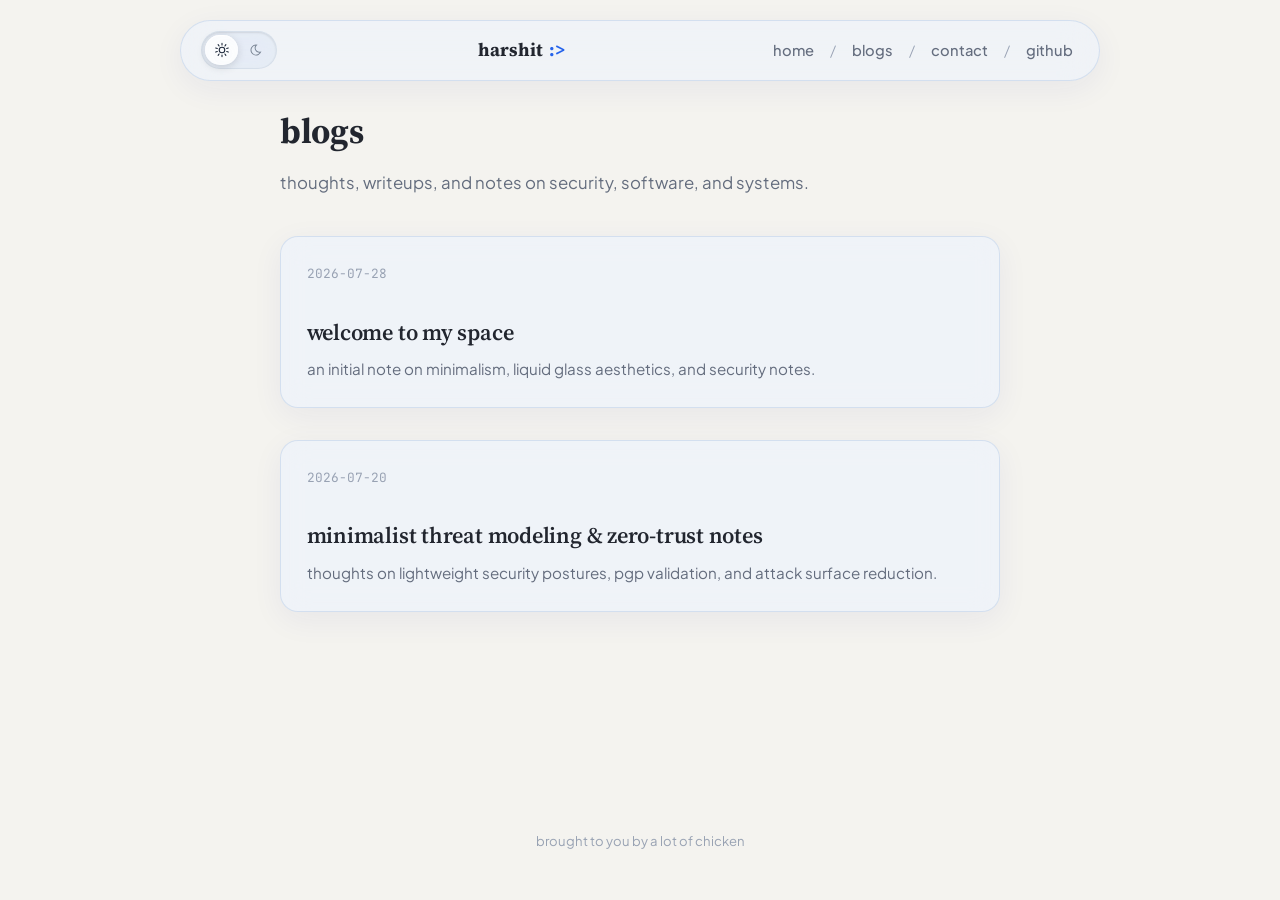
==== blogs/index.html @ 4d352e24 "Initial commit: personal website" ====
<!DOCTYPE html>
<html lang="en" data-theme="dark">
<head>
  <meta charset="UTF-8">
  <meta name="viewport" content="width=device-width, initial-scale=1.0">
  <title>blogs — harshit</title>
  <meta name="description" content="blog posts, cybersecurity notes, and technical writeups by harshit.">
  <link rel="stylesheet" href="../assets/css/style.css">
</head>
<body>
  <!-- Canvas for dark mode background -->
  <canvas id="bg-canvas"></canvas>

  <!-- Persistent Liquid Glass Header -->
  <div class="header-wrapper">
    <header class="header">
      <!-- 2-State Liquid Glass Switcher -->
      <fieldset class="switcher">
        <legend class="switcher__legend">choose theme</legend>
        <label class="switcher__option">
          <input class="switcher__input" type="radio" name="theme" value="light" aria-label="light mode" />
          <svg class="switcher__icon" xmlns="http://www.w3.org/2000/svg" fill="none" viewBox="0 0 36 36">
            <path fill="var(--switcher-icon-color)" fill-rule="evenodd" d="M18 12a6 6 0 1 1 0 12 6 6 0 0 1 0-12Zm0 2a4 4 0 1 0 0 8 4 4 0 0 0 0-8Z" clip-rule="evenodd"/>
            <path fill="var(--switcher-icon-color)" d="M17 6.038a1 1 0 1 1 2 0v3a1 1 0 0 1-2 0v-3ZM24.244 7.742a1 1 0 1 1 1.618 1.176L24.1 11.345a1 1 0 1 1-1.618-1.176l1.763-2.427ZM29.104 13.379a1 1 0 0 1 .618 1.902l-2.854.927a1 1 0 1 1-.618-1.902l2.854-.927ZM29.722 20.795a1 1 0 0 1-.619 1.902l-2.853-.927a1 1 0 1 1 .618-1.902l2.854.927ZM25.862 27.159a1 1 0 0 1-1.618 1.175l-1.763-2.427a1 1 0 1 1 1.618-1.175l1.763 2.427ZM19 30.038a1 1 0 0 1-2 0v-3a1 1 0 1 1 2 0v3ZM11.755 28.334a1 1 0 0 1-1.618-1.175l1.764-2.427a1 1 0 1 1 1.618 1.175l-1.764 2.427ZM6.896 22.697a1 1 0 1 1-.618-1.902l2.853-.927a1 1 0 1 1 .618 1.902l-2.853.927ZM6.278 15.28a1 1 0 1 1 .618-1.901l2.853.927a1 1 0 1 1-.618 1.902l-2.853-.927ZM10.137 8.918a1 1 0 0 1 1.618-1.176l1.764 2.427a1 1 0 0 1-1.618 1.176l-1.764-2.427Z"/>
          </svg>
        </label>
        <label class="switcher__option">
          <input class="switcher__input" type="radio" name="theme" value="dark" aria-label="dark mode" checked />
          <svg class="switcher__icon" xmlns="http://www.w3.org/2000/svg" fill="none" viewBox="0 0 36 36">
            <path fill="var(--switcher-icon-color)" d="M12.5 8.473a10.968 10.968 0 0 1 8.785-.97 7.435 7.435 0 0 0-3.737 4.672l-.09.373A7.454 7.454 0 0 0 28.732 20.4a10.97 10.97 0 0 1-5.232 7.125l-.497.27c-5.014 2.566-11.175.916-14.234-3.813l-.295-.483C5.53 18.403 7.13 11.93 12.017 8.77l.483-.297Zm4.234.616a8.946 8.946 0 0 0-2.805.883l-.429.234A9 9 0 0 0 10.206 22.5l.241.395A9 9 0 0 0 22.5 25.794l.416-.255a8.94 8.94 0 0 0 2.167-1.99 9.433 9.433 0 0 1-2.782-.313c-5.043-1.352-8.036-6.535-6.686-11.578l.147-.491c.242-.745.573-1.44.972-2.078Z"/>
          </svg>
        </label>
        <div class="switcher__pill"></div>
      </fieldset>

      <!-- Logo -->
      <a href="../index.html" class="logo">harshit<span class="logo-dot">:></span></a>

      <!-- Desktop Nav Items -->
      <nav class="desktop-nav">
        <ul class="nav-links">
          <li class="nav-item"><a href="../index.html" class="nav-link">home</a></li>
          <li class="nav-item"><span class="nav-separator">/</span></li>
          <li class="nav-item"><a href="index.html" class="nav-link active">blogs</a></li>
          <li class="nav-item"><span class="nav-separator">/</span></li>
          <li class="nav-item"><a href="../contact/index.html" class="nav-link">contact</a></li>
          <li class="nav-item"><span class="nav-separator">/</span></li>
          <li class="nav-item"><a href="https://github.com/hershhitt" target="_blank" rel="noopener noreferrer" class="nav-link">github</a></li>
        </ul>
      </nav>

      <!-- Mobile Hamburger Button -->
      <button class="mobile-nav-toggle" aria-label="toggle navigation menu" aria-expanded="false">
        <svg viewBox="0 0 24 24" fill="none" stroke="currentColor" stroke-width="2">
          <path d="M4 6h16M4 12h16M4 18h16" stroke-linecap="round"/>
        </svg>
      </button>

      <!-- Mobile Nav Dropdown -->
      <div class="mobile-menu">
        <ul class="mobile-nav-list">
          <li class="mobile-nav-item"><a href="../index.html" class="nav-link">home</a></li>
          <li class="mobile-nav-item"><a href="index.html" class="nav-link active">blogs</a></li>
          <li class="mobile-nav-item"><a href="../contact/index.html" class="nav-link">contact</a></li>
          <li class="mobile-nav-item"><a href="https://github.com/hershhitt" target="_blank" rel="noopener noreferrer" class="nav-link">github</a></li>
        </ul>
      </div>
    </header>
  </div>

  <!-- Main Container -->
  <main class="main-container">
    <div class="blog-container">
      <div class="page-header">
        <h1 class="page-title">blogs</h1>
        <p class="page-desc">thoughts, writeups, and notes on security, software, and systems.</p>
      </div>

      <ul class="blog-list" id="blogs-full-list">
        <!-- Rendered dynamically from manifest.json -->
      </ul>
    </div>
  </main>

  <!-- Footer -->
  <footer class="footer">
    brought to you by a lot of chicken
  </footer>

  <!-- SVG Filter for Liquid Glass Switcher -->
  <div style="height:0; width:0; overflow:hidden; position:absolute;">
    <svg>
      <filter id="switcher" primitiveUnits="objectBoundingBox">
        <feImage result="map" width="100%" height="100%" x="0" y="0" href="[data-uri]"/>
        <feGaussianBlur in="SourceGraphic" stdDeviation="0.04" result="blur"/>
        <feDisplacementMap id="disp" in="blur" in2="map" scale="0.5" xChannelSelector="R" yChannelSelector="G"/>
      </filter>
    </svg>
  </div>

  <script src="../assets/js/canvas-bg.js"></script>
  <script src="../assets/js/main.js"></script>
  <script>
    // Fetch and render blogs/manifest.json
    fetch('manifest.json')
      .then(res => res.json())
      .then(posts => {
        const list = document.getElementById('blogs-full-list');
        if (!posts || posts.length === 0) {
          list.innerHTML = '<li class="blog-card"><p>no posts published yet.</p></li>';
          return;
        }

        list.innerHTML = posts.map(post => `
          <li class="blog-card">
            <div class="blog-card-meta">${post.date}</div>
            <h2 class="blog-card-title"><a href="${post.filename}">${post.title}</a></h2>
            <p class="blog-card-summary">${post.summary || ''}</p>
          </li>
        `).join('');
      })
      .catch(err => {
        console.warn('Failed to load blog manifest dynamically:', err);
        // Fallback static list
        document.getElementById('blogs-full-list').innerHTML = `
          <li class="blog-card">
            <div class="blog-card-meta">2026-07-28</div>
            <h2 class="blog-card-title"><a href="hello-world.html">welcome to my space</a></h2>
            <p class="blog-card-summary">an initial note on minimalism, liquid glass aesthetics, and security notes.</p>
          </li>
          <li class="blog-card">
            <div class="blog-card-meta">2026-07-20</div>
            <h2 class="blog-card-title"><a href="cybersecurity-notes.html">minimalist threat modeling & zero-trust notes</a></h2>
            <p class="blog-card-summary">thoughts on lightweight security postures, pgp validation, and attack surface reduction.</p>
          </li>
        `;
      });
  </script>
</body>
</html>
---- assets/css/style.css ----
/* ==========================================================================
   MINIMALIST CYBERSEC / DEV AESTHETIC - LIQUID GLASS STYLESHEET
   ========================================================================== */

@import url('https://fonts.googleapis.com/css2?family=Plus+Jakarta+Sans:wght@400;500;600;700&family=Source+Serif+4:ital,opsz,wght@0,8..60,400;0,8..60,600;0,8..60,700;1,8..60,400&family=JetBrains+Mono:wght@400;500&display=swap');

:root {
  /* Common typography */
  --font-serif: 'Source Serif 4', Georgia, serif;
  --font-sans: 'Plus Jakarta Sans', -apple-system, BlinkMacSystemFont, 'Segoe UI', Roboto, sans-serif;
  --font-mono: 'JetBrains Mono', monospace;

  /* Universal transition curves */
  --ease-glass: cubic-bezier(0.16, 1, 0.3, 1);
}

/* --------------------------------------------------------------------------
   THEME COLOR PALETTES
   -------------------------------------------------------------------------- */
:root[data-theme="light"] {
  --bg-color: #f4f3ef;
  --text-main: #22262f;
  --text-muted: #646d7e;
  --text-dim: #98a2b3;
  --accent: #2563eb;
  --accent-hover: #1d4ed8;

  /* Glassmorphism - Light Mode (Frosted Blue Tint) */
  --glass-bg: rgba(235, 243, 255, 0.55);
  --glass-border: rgba(200, 215, 235, 0.7);
  --glass-highlight: rgba(255, 255, 255, 0.85);
  --glass-shadow: 0 8px 32px 0 rgba(31, 38, 135, 0.06);

  /* Switcher specifics */
  --switcher-bg: rgba(225, 232, 243, 0.65);
  --switcher-pill-bg: rgba(255, 255, 255, 0.85);
  --switcher-icon-color: #334155;
  --switcher-icon-active: #1e293b;
  --switcher-border: rgba(203, 213, 225, 0.6);

  /* Code block */
  --code-bg: rgba(226, 232, 240, 0.6);
  --code-border: rgba(203, 213, 225, 0.5);
  --code-text: #0f172a;
}

:root[data-theme="dark"] {
  --bg-color: #0b0e14;
  --text-main: #e2e8f0;
  --text-muted: #8a95a7;
  --text-dim: #475569;
  --accent: #60a5fa;
  --accent-hover: #93c5fd;

  /* Glassmorphism - Dark Mode (Deep Midnight Transparent Glass) */
  --glass-bg: rgba(13, 17, 26, 0.42);
  --glass-border: rgba(255, 255, 255, 0.09);
  --glass-highlight: rgba(255, 255, 255, 0.15);
  --glass-shadow: 0 8px 32px 0 rgba(0, 0, 0, 0.45);

  /* Switcher specifics */
  --switcher-bg: rgba(15, 23, 42, 0.55);
  --switcher-pill-bg: rgba(255, 255, 255, 0.12);
  --switcher-icon-color: #94a3b8;
  --switcher-icon-active: #f8fafc;
  --switcher-border: rgba(255, 255, 255, 0.12);

  /* Code block */
  --code-bg: rgba(15, 23, 42, 0.7);
  --code-border: rgba(255, 255, 255, 0.08);
  --code-text: #e2e8f0;
}

/* --------------------------------------------------------------------------
   BASE RESETS & TYPOGRAPHY
   -------------------------------------------------------------------------- */
*, *::before, *::after {
  box-sizing: border-box;
  margin: 0;
  padding: 0;
}

html {
  font-size: 16px;
  scroll-behavior: smooth;
}

body {
  font-family: var(--font-sans);
  background-color: var(--bg-color);
  color: var(--text-main);
  line-height: 1.65;
  text-transform: lowercase; /* Universal lowercase rule */
  min-height: 100vh;
  display: flex;
  flex-direction: column;
  position: relative;
  overflow-x: hidden;
  transition: background-color 0.4s ease, color 0.4s ease;
}

/* Exceptions to lowercase for functional code/emails/PGP */
.preserve-case, code, pre, .pgp-block, input, textarea {
  text-transform: none !important;
}

/* Headings use transitional serif */
h1, h2, h3, h4, h5, h6 {
  font-family: var(--font-serif);
  font-weight: 600;
  color: var(--text-main);
  line-height: 1.3;
  margin-bottom: 0.75em;
  letter-spacing: -0.01em;
}

h1 { font-size: 2rem; }
h2 { font-size: 1.5rem; margin-top: 1.5em; }
h3 { font-size: 1.25rem; margin-top: 1.25em; }

p {
  margin-bottom: 1.2em;
  color: var(--text-muted);
}

a {
  color: var(--accent);
  text-decoration: none;
  transition: color 0.2s ease, border-color 0.2s ease;
  border-bottom: 1px solid transparent;
}

a:hover {
  color: var(--accent-hover);
  border-bottom-color: var(--accent-hover);
}

/* Background canvas for dark mode gradient & cursor distortion */
#bg-canvas {
  position: fixed;
  top: 0;
  left: 0;
  width: 100vw;
  height: 100vh;
  z-index: -1;
  pointer-events: none;
  opacity: 0;
  transition: opacity 0.8s ease;
}

:root[data-theme="dark"] #bg-canvas {
  opacity: 1;
}

/* --------------------------------------------------------------------------
   NAVBAR & LIQUID GLASS HEADER
   -------------------------------------------------------------------------- */
.header-wrapper {
  position: sticky;
  top: 1.25rem;
  z-index: 100;
  width: 100%;
  max-width: 960px;
  margin: 0 auto;
  padding: 0 1.25rem;
}

.header {
  display: flex;
  align-items: center;
  justify-content: space-between;
  padding: 0.65rem 1.25rem;
  background: var(--glass-bg);
  backdrop-filter: blur(18px) saturate(180%);
  -webkit-backdrop-filter: blur(18px) saturate(180%);
  border: 1px solid var(--glass-border);
  border-radius: 9999px;
  box-shadow: var(--glass-shadow);
  transition: background 0.4s ease, border-color 0.4s ease, box-shadow 0.4s ease;
}

.logo {
  font-family: var(--font-serif);
  font-weight: 700;
  font-size: 1.15rem;
  color: var(--text-main);
  text-decoration: none;
  display: flex;
  align-items: center;
  gap: 0.35rem;
}

.logo:hover {
  border-bottom-color: transparent;
  opacity: 0.85;
}

.logo-dot {
  color: var(--accent);
}

.nav-links {
  display: flex;
  align-items: center;
  gap: 0.6rem;
  list-style: none;
}

.nav-item {
  display: flex;
  align-items: center;
  gap: 0.6rem;
  font-size: 0.92rem;
  color: var(--text-muted);
}

.nav-separator {
  color: var(--text-dim);
  user-select: none;
  font-weight: 300;
}

.nav-link {
  color: var(--text-muted);
  font-weight: 500;
  padding: 0.2rem 0.4rem;
  border-radius: 6px;
  border-bottom: none;
  transition: color 0.2s ease, opacity 0.2s ease;
}

.nav-link:hover {
  color: var(--text-main);
  border-bottom: none;
}

.nav-link.active {
  color: var(--accent);
  font-weight: 600;
}

/* --------------------------------------------------------------------------
   RE-ENGINEERED 2-STATE LIQUID GLASS SWITCHER
   -------------------------------------------------------------------------- */
.switcher {
  position: relative;
  display: flex;
  align-items: center;
  width: 76px;
  height: 38px;
  padding: 3px;
  border: 1px solid var(--switcher-border);
  border-radius: 9999px;
  background: var(--switcher-bg);
  backdrop-filter: blur(12px);
  -webkit-backdrop-filter: blur(12px);
  margin: 0;
  cursor: pointer;
  user-select: none;
  box-shadow: inset 0 1px 2px rgba(0, 0, 0, 0.1);
  transition: background 0.3s ease, border-color 0.3s ease;
}

.switcher__legend {
  position: absolute;
  width: 1px;
  height: 1px;
  padding: 0;
  margin: -1px;
  overflow: hidden;
  clip: rect(0, 0, 0, 0);
  white-space: nowrap;
  border: 0;
}

.switcher__option {
  position: relative;
  z-index: 2;
  flex: 1;
  height: 100%;
  display: flex;
  align-items: center;
  justify-content: center;
  cursor: pointer;
}

.switcher__input {
  appearance: none;
  -webkit-appearance: none;
  position: absolute;
  opacity: 0;
  width: 0;
  height: 0;
}

.switcher__icon {
  width: 18px;
  height: 18px;
  transition: transform 0.25s ease, opacity 0.25s ease;
  opacity: 0.6;
}

.switcher__icon path {
  fill: var(--switcher-icon-color);
  transition: fill 0.3s ease;
}

.switcher__option:hover .switcher__icon {
  opacity: 0.9;
}

/* 2-State Pill Indicator with Glass & SVG Filter */
.switcher__pill {
  position: absolute;
  top: 3px;
  left: 3px;
  width: 33px;
  height: 30px;
  border-radius: 9999px;
  background: var(--switcher-pill-bg);
  box-shadow: 0 2px 8px rgba(0, 0, 0, 0.15), inset 0 1px 1px var(--glass-highlight);
  backdrop-filter: url(#switcher) blur(8px);
  -webkit-backdrop-filter: blur(8px);
  z-index: 1;
  transition: transform 0.35s var(--ease-glass), background 0.3s ease;
  pointer-events: none;
}

/* Sliding Pill Transforms for 2 Options */
:root[data-theme="light"] .switcher__pill {
  transform: translateX(0px);
}

:root[data-theme="dark"] .switcher__pill {
  transform: translateX(35px);
}

/* Active Icon Highlight */
:root[data-theme="light"] .switcher__option:has(input[value="light"]) .switcher__icon,
:root[data-theme="dark"] .switcher__option:has(input[value="dark"]) .switcher__icon {
  opacity: 1;
  transform: scale(1.1);
}

:root[data-theme="light"] .switcher__option:has(input[value="light"]) .switcher__icon path,
:root[data-theme="dark"] .switcher__option:has(input[value="dark"]) .switcher__icon path {
  fill: var(--switcher-icon-active);
}

/* Mobile Toggle Hamburger */
.mobile-nav-toggle {
  display: none;
  background: transparent;
  border: none;
  color: var(--text-main);
  cursor: pointer;
  padding: 0.4rem;
  border-radius: 8px;
}

.mobile-nav-toggle svg {
  width: 22px;
  height: 22px;
  stroke: var(--text-main);
}

/* Mobile Navigation Dropdown */
.mobile-menu {
  display: none;
  position: absolute;
  top: calc(100% + 0.6rem);
  left: 1.25rem;
  right: 1.25rem;
  background: var(--glass-bg);
  backdrop-filter: blur(20px) saturate(180%);
  -webkit-backdrop-filter: blur(20px) saturate(180%);
  border: 1px solid var(--glass-border);
  border-radius: 18px;
  padding: 1rem 1.25rem;
  box-shadow: var(--glass-shadow);
  z-index: 99;
}

.mobile-menu.open {
  display: block;
  animation: fadeInDown 0.25s var(--ease-glass);
}

.mobile-nav-list {
  list-style: none;
  display: flex;
  flex-direction: column;
  gap: 0.75rem;
}

.mobile-nav-item {
  font-size: 1.05rem;
}

/* --------------------------------------------------------------------------
   PAGE LAYOUT & CONTAINER
   -------------------------------------------------------------------------- */
.main-container {
  flex: 1;
  width: 100%;
  max-width: 960px;
  margin: 0 auto;
  padding: 3rem 1.25rem 4rem 1.25rem;
}

/* --------------------------------------------------------------------------
   HOMEPAGE TWO-COLUMN LAYOUT
   -------------------------------------------------------------------------- */
.home-grid {
  display: grid;
  grid-template-columns: 1.4fr 1fr;
  gap: 3.5rem;
  align-items: start;
}

.bio-section {
  display: flex;
  flex-direction: column;
}

.bio-title {
  font-size: 2.2rem;
  font-weight: 700;
  margin-bottom: 0.4em;
  color: var(--text-main);
}

.bio-subtitle {
  font-size: 1.1rem;
  color: var(--accent);
  font-family: var(--font-sans);
  font-weight: 500;
  margin-bottom: 1.5rem;
}

.bio-text {
  font-size: 1.05rem;
  line-height: 1.75;
  color: var(--text-muted);
}

.bio-text p {
  margin-bottom: 1.4em;
}

.tech-pills {
  display: flex;
  flex-wrap: wrap;
  gap: 0.5rem;
  margin-top: 1rem;
}

.pill {
  font-family: var(--font-mono);
  font-size: 0.8rem;
  padding: 0.25rem 0.65rem;
  border-radius: 9999px;
  background: var(--glass-bg);
  border: 1px solid var(--glass-border);
  color: var(--text-muted);
}

/* Recent Posts Card Widget (Right Column) */
.recent-posts-card {
  background: var(--glass-bg);
  backdrop-filter: blur(14px);
  -webkit-backdrop-filter: blur(14px);
  border: 1px solid var(--glass-border);
  border-radius: 20px;
  padding: 1.5rem;
  box-shadow: var(--glass-shadow);
}

.card-title {
  font-size: 1.2rem;
  font-weight: 600;
  margin-bottom: 1.2rem;
  display: flex;
  align-items: center;
  justify-content: space-between;
}

.card-title a {
  font-size: 0.85rem;
  font-family: var(--font-sans);
  font-weight: 500;
}

.post-mini-list {
  list-style: none;
  display: flex;
  flex-direction: column;
  gap: 1.1rem;
}

.post-mini-item {
  display: flex;
  flex-direction: column;
  gap: 0.2rem;
}

.post-mini-item a {
  font-family: var(--font-serif);
  font-size: 1.05rem;
  color: var(--text-main);
  font-weight: 600;
  border-bottom: none;
}

.post-mini-item a:hover {
  color: var(--accent);
}

.post-mini-date {
  font-size: 0.78rem;
  font-family: var(--font-mono);
  color: var(--text-dim);
}

/* --------------------------------------------------------------------------
   BLOG INDEX & ARTICLES
   -------------------------------------------------------------------------- */
.blog-container, .contact-container, .article-container {
  max-width: 720px;
  margin: 0 auto;
}

.page-header {
  margin-bottom: 2.5rem;
}

.page-title {
  font-size: 2.2rem;
  font-weight: 700;
  margin-bottom: 0.4em;
}

.page-desc {
  font-size: 1.05rem;
  color: var(--text-muted);
}

/* Blog Posts List */
.blog-list {
  list-style: none;
  display: flex;
  flex-direction: column;
  gap: 2rem;
}

.blog-card {
  background: var(--glass-bg);
  backdrop-filter: blur(14px);
  -webkit-backdrop-filter: blur(14px);
  border: 1px solid var(--glass-border);
  border-radius: 18px;
  padding: 1.6rem;
  box-shadow: var(--glass-shadow);
  transition: transform 0.25s var(--ease-glass), border-color 0.25s ease;
}

.blog-card:hover {
  transform: translateY(-2px);
  border-color: var(--accent);
}

.blog-card-meta {
  font-family: var(--font-mono);
  font-size: 0.8rem;
  color: var(--text-dim);
  margin-bottom: 0.5rem;
}

.blog-card-title {
  font-size: 1.4rem;
  margin-bottom: 0.6rem;
}

.blog-card-title a {
  color: var(--text-main);
  border-bottom: none;
}

.blog-card-title a:hover {
  color: var(--accent);
}

.blog-card-summary {
  font-size: 0.95rem;
  color: var(--text-muted);
  margin-bottom: 0;
}

/* Article Styling */
.article {
  font-size: 1.05rem;
  line-height: 1.8;
  color: var(--text-muted);
}

.article h1 {
  font-size: 2.4rem;
  margin-bottom: 0.3em;
}

.article-meta {
  font-family: var(--font-mono);
  font-size: 0.85rem;
  color: var(--text-dim);
  margin-bottom: 2.5rem;
  padding-bottom: 1rem;
  border-bottom: 1px solid var(--glass-border);
}

.article code {
  font-family: var(--font-mono);
  font-size: 0.88rem;
  background: var(--code-bg);
  border: 1px solid var(--code-border);
  padding: 0.15rem 0.4rem;
  border-radius: 5px;
  color: var(--code-text);
}

.article pre {
  background: var(--code-bg);
  border: 1px solid var(--code-border);
  border-radius: 12px;
  padding: 1.25rem;
  overflow-x: auto;
  margin: 1.5rem 0;
}

.article pre code {
  background: none;
  border: none;
  padding: 0;
  border-radius: 0;
}

.article blockquote {
  border-left: 3px solid var(--accent);
  padding-left: 1.25rem;
  margin: 1.5rem 0;
  font-style: italic;
  color: var(--text-main);
}

.article figure {
  margin: 2rem 0;
}

.article figure img {
  width: 100%;
  border-radius: 12px;
  border: 1px solid var(--glass-border);
}

.article figcaption {
  font-size: 0.82rem;
  color: var(--text-dim);
  text-align: center;
  margin-top: 0.5rem;
}

/* --------------------------------------------------------------------------
   CONTACT PAGE
   -------------------------------------------------------------------------- */
.contact-card {
  background: var(--glass-bg);
  backdrop-filter: blur(16px);
  -webkit-backdrop-filter: blur(16px);
  border: 1px solid var(--glass-border);
  border-radius: 20px;
  padding: 2rem;
  box-shadow: var(--glass-shadow);
  display: flex;
  flex-direction: column;
  gap: 1.75rem;
}

.contact-group {
  display: flex;
  flex-direction: column;
  gap: 0.4rem;
}

.contact-label {
  font-size: 0.85rem;
  font-family: var(--font-mono);
  color: var(--text-dim);
  text-transform: lowercase;
}

.contact-value {
  font-size: 1.1rem;
  color: var(--text-main);
  font-weight: 500;
}

.pgp-btn {
  display: inline-flex;
  align-items: center;
  gap: 0.5rem;
  padding: 0.6rem 1.2rem;
  border-radius: 9999px;
  background: var(--glass-bg);
  border: 1px solid var(--glass-border);
  color: var(--text-main);
  font-family: var(--font-mono);
  font-size: 0.9rem;
  cursor: pointer;
  transition: all 0.2s ease;
  width: fit-content;
}

.pgp-btn:hover {
  background: var(--accent);
  color: #ffffff;
  border-color: var(--accent);
  border-bottom: none;
}

/* --------------------------------------------------------------------------
   FOOTER
   -------------------------------------------------------------------------- */
.footer {
  width: 100%;
  max-width: 960px;
  margin: 0 auto;
  padding: 2rem 1.25rem 3rem 1.25rem;
  text-align: center;
  font-size: 0.82rem;
  color: var(--text-dim);
}

/* --------------------------------------------------------------------------
   RESPONSIVE BREAKPOINTS
   -------------------------------------------------------------------------- */
@media (max-width: 860px) {
  .home-grid {
    grid-template-columns: 1fr;
    gap: 2.5rem;
  }
}

@media (max-width: 768px) {
  .header-wrapper {
    top: 0.8rem;
  }

  .header {
    position: relative;
    padding: 0.5rem 1rem;
  }

  /* Rearrange Header for Mobile: Switcher Left, Logo Center, Hamburger Right */
  .header .switcher {
    order: 1;
  }

  .header .logo {
    order: 2;
    margin: 0 auto;
  }

  .header .desktop-nav {
    display: none;
  }

  .mobile-nav-toggle {
    display: block;
    order: 3;
  }

  /* Single Column Mobile Home Page (Drop Right Column) */
  .recent-posts-card {
    display: none;
  }

  .bio-title {
    font-size: 1.8rem;
  }

  .page-title {
    font-size: 1.8rem;
  }
}

@keyframes fadeInDown {
  from {
    opacity: 0;
    transform: translateY(-8px);
  }
  to {
    opacity: 1;
    transform: translateY(0);
  }
}
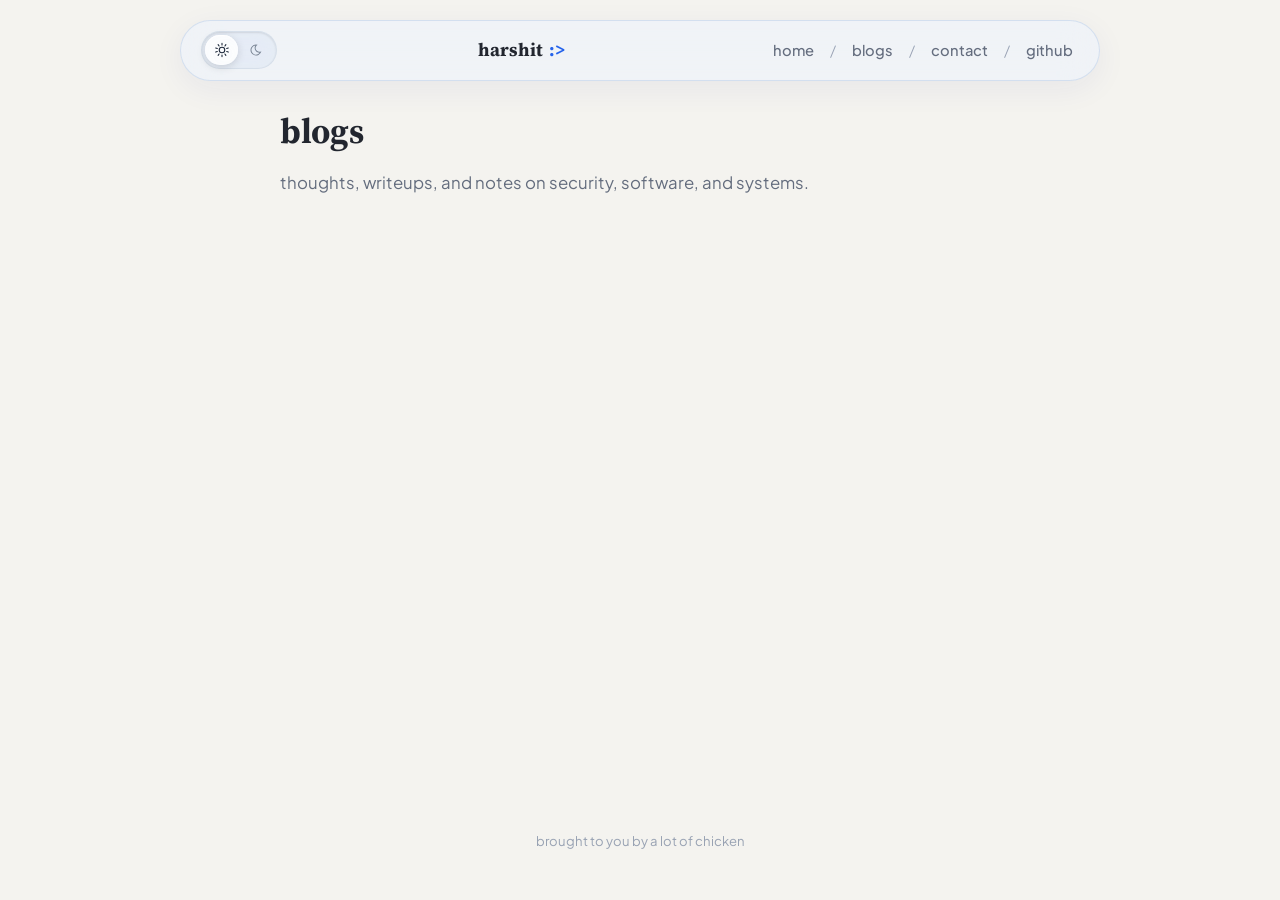
==== commit 3aca8a20: "Removed some placeholders" ====
--- a/blogs/index.html
+++ b/blogs/index.html
@@ -1,5 +1,6 @@
 <!DOCTYPE html>
 <html lang="en" data-theme="dark">
+
 <head>
   <meta charset="UTF-8">
   <meta name="viewport" content="width=device-width, initial-scale=1.0">
@@ -7,6 +8,7 @@
   <meta name="description" content="blog posts, cybersecurity notes, and technical writeups by harshit.">
   <link rel="stylesheet" href="../assets/css/style.css">
 </head>
+
 <body>
   <!-- Canvas for dark mode background -->
   <canvas id="bg-canvas"></canvas>
@@ -20,14 +22,17 @@
         <label class="switcher__option">
           <input class="switcher__input" type="radio" name="theme" value="light" aria-label="light mode" />
           <svg class="switcher__icon" xmlns="http://www.w3.org/2000/svg" fill="none" viewBox="0 0 36 36">
-            <path fill="var(--switcher-icon-color)" fill-rule="evenodd" d="M18 12a6 6 0 1 1 0 12 6 6 0 0 1 0-12Zm0 2a4 4 0 1 0 0 8 4 4 0 0 0 0-8Z" clip-rule="evenodd"/>
-            <path fill="var(--switcher-icon-color)" d="M17 6.038a1 1 0 1 1 2 0v3a1 1 0 0 1-2 0v-3ZM24.244 7.742a1 1 0 1 1 1.618 1.176L24.1 11.345a1 1 0 1 1-1.618-1.176l1.763-2.427ZM29.104 13.379a1 1 0 0 1 .618 1.902l-2.854.927a1 1 0 1 1-.618-1.902l2.854-.927ZM29.722 20.795a1 1 0 0 1-.619 1.902l-2.853-.927a1 1 0 1 1 .618-1.902l2.854.927ZM25.862 27.159a1 1 0 0 1-1.618 1.175l-1.763-2.427a1 1 0 1 1 1.618-1.175l1.763 2.427ZM19 30.038a1 1 0 0 1-2 0v-3a1 1 0 1 1 2 0v3ZM11.755 28.334a1 1 0 0 1-1.618-1.175l1.764-2.427a1 1 0 1 1 1.618 1.175l-1.764 2.427ZM6.896 22.697a1 1 0 1 1-.618-1.902l2.853-.927a1 1 0 1 1 .618 1.902l-2.853.927ZM6.278 15.28a1 1 0 1 1 .618-1.901l2.853.927a1 1 0 1 1-.618 1.902l-2.853-.927ZM10.137 8.918a1 1 0 0 1 1.618-1.176l1.764 2.427a1 1 0 0 1-1.618 1.176l-1.764-2.427Z"/>
+            <path fill="var(--switcher-icon-color)" fill-rule="evenodd"
+              d="M18 12a6 6 0 1 1 0 12 6 6 0 0 1 0-12Zm0 2a4 4 0 1 0 0 8 4 4 0 0 0 0-8Z" clip-rule="evenodd" />
+            <path fill="var(--switcher-icon-color)"
+              d="M17 6.038a1 1 0 1 1 2 0v3a1 1 0 0 1-2 0v-3ZM24.244 7.742a1 1 0 1 1 1.618 1.176L24.1 11.345a1 1 0 1 1-1.618-1.176l1.763-2.427ZM29.104 13.379a1 1 0 0 1 .618 1.902l-2.854.927a1 1 0 1 1-.618-1.902l2.854-.927ZM29.722 20.795a1 1 0 0 1-.619 1.902l-2.853-.927a1 1 0 1 1 .618-1.902l2.854.927ZM25.862 27.159a1 1 0 0 1-1.618 1.175l-1.763-2.427a1 1 0 1 1 1.618-1.175l1.763 2.427ZM19 30.038a1 1 0 0 1-2 0v-3a1 1 0 1 1 2 0v3ZM11.755 28.334a1 1 0 0 1-1.618-1.175l1.764-2.427a1 1 0 1 1 1.618 1.175l-1.764 2.427ZM6.896 22.697a1 1 0 1 1-.618-1.902l2.853-.927a1 1 0 1 1 .618 1.902l-2.853.927ZM6.278 15.28a1 1 0 1 1 .618-1.901l2.853.927a1 1 0 1 1-.618 1.902l-2.853-.927ZM10.137 8.918a1 1 0 0 1 1.618-1.176l1.764 2.427a1 1 0 0 1-1.618 1.176l-1.764-2.427Z" />
           </svg>
         </label>
         <label class="switcher__option">
           <input class="switcher__input" type="radio" name="theme" value="dark" aria-label="dark mode" checked />
           <svg class="switcher__icon" xmlns="http://www.w3.org/2000/svg" fill="none" viewBox="0 0 36 36">
-            <path fill="var(--switcher-icon-color)" d="M12.5 8.473a10.968 10.968 0 0 1 8.785-.97 7.435 7.435 0 0 0-3.737 4.672l-.09.373A7.454 7.454 0 0 0 28.732 20.4a10.97 10.97 0 0 1-5.232 7.125l-.497.27c-5.014 2.566-11.175.916-14.234-3.813l-.295-.483C5.53 18.403 7.13 11.93 12.017 8.77l.483-.297Zm4.234.616a8.946 8.946 0 0 0-2.805.883l-.429.234A9 9 0 0 0 10.206 22.5l.241.395A9 9 0 0 0 22.5 25.794l.416-.255a8.94 8.94 0 0 0 2.167-1.99 9.433 9.433 0 0 1-2.782-.313c-5.043-1.352-8.036-6.535-6.686-11.578l.147-.491c.242-.745.573-1.44.972-2.078Z"/>
+            <path fill="var(--switcher-icon-color)"
+              d="M12.5 8.473a10.968 10.968 0 0 1 8.785-.97 7.435 7.435 0 0 0-3.737 4.672l-.09.373A7.454 7.454 0 0 0 28.732 20.4a10.97 10.97 0 0 1-5.232 7.125l-.497.27c-5.014 2.566-11.175.916-14.234-3.813l-.295-.483C5.53 18.403 7.13 11.93 12.017 8.77l.483-.297Zm4.234.616a8.946 8.946 0 0 0-2.805.883l-.429.234A9 9 0 0 0 10.206 22.5l.241.395A9 9 0 0 0 22.5 25.794l.416-.255a8.94 8.94 0 0 0 2.167-1.99 9.433 9.433 0 0 1-2.782-.313c-5.043-1.352-8.036-6.535-6.686-11.578l.147-.491c.242-.745.573-1.44.972-2.078Z" />
           </svg>
         </label>
         <div class="switcher__pill"></div>
@@ -45,14 +50,15 @@
           <li class="nav-item"><span class="nav-separator">/</span></li>
           <li class="nav-item"><a href="../contact/index.html" class="nav-link">contact</a></li>
           <li class="nav-item"><span class="nav-separator">/</span></li>
-          <li class="nav-item"><a href="https://github.com/hershhitt" target="_blank" rel="noopener noreferrer" class="nav-link">github</a></li>
+          <li class="nav-item"><a href="https://github.com/hershhitt" target="_blank" rel="noopener noreferrer"
+              class="nav-link">github</a></li>
         </ul>
       </nav>
 
       <!-- Mobile Hamburger Button -->
       <button class="mobile-nav-toggle" aria-label="toggle navigation menu" aria-expanded="false">
         <svg viewBox="0 0 24 24" fill="none" stroke="currentColor" stroke-width="2">
-          <path d="M4 6h16M4 12h16M4 18h16" stroke-linecap="round"/>
+          <path d="M4 6h16M4 12h16M4 18h16" stroke-linecap="round" />
         </svg>
       </button>
 
@@ -62,7 +68,8 @@
           <li class="mobile-nav-item"><a href="../index.html" class="nav-link">home</a></li>
           <li class="mobile-nav-item"><a href="index.html" class="nav-link active">blogs</a></li>
           <li class="mobile-nav-item"><a href="../contact/index.html" class="nav-link">contact</a></li>
-          <li class="mobile-nav-item"><a href="https://github.com/hershhitt" target="_blank" rel="noopener noreferrer" class="nav-link">github</a></li>
+          <li class="mobile-nav-item"><a href="https://github.com/hershhitt" target="_blank" rel="noopener noreferrer"
+              class="nav-link">github</a></li>
         </ul>
       </div>
     </header>
@@ -91,9 +98,10 @@
   <div style="height:0; width:0; overflow:hidden; position:absolute;">
     <svg>
       <filter id="switcher" primitiveUnits="objectBoundingBox">
-        <feImage result="map" width="100%" height="100%" x="0" y="0" href="[data-uri]"/>
-        <feGaussianBlur in="SourceGraphic" stdDeviation="0.04" result="blur"/>
-        <feDisplacementMap id="disp" in="blur" in2="map" scale="0.5" xChannelSelector="R" yChannelSelector="G"/>
+        <feImage result="map" width="100%" height="100%" x="0" y="0"
+          href="[data-uri]" />
+        <feGaussianBlur in="SourceGraphic" stdDeviation="0.04" result="blur" />
+        <feDisplacementMap id="disp" in="blur" in2="map" scale="0.5" xChannelSelector="R" yChannelSelector="G" />
       </filter>
     </svg>
   </div>
@@ -122,19 +130,8 @@
       .catch(err => {
         console.warn('Failed to load blog manifest dynamically:', err);
         // Fallback static list
-        document.getElementById('blogs-full-list').innerHTML = `
-          <li class="blog-card">
-            <div class="blog-card-meta">2026-07-28</div>
-            <h2 class="blog-card-title"><a href="hello-world.html">welcome to my space</a></h2>
-            <p class="blog-card-summary">an initial note on minimalism, liquid glass aesthetics, and security notes.</p>
-          </li>
-          <li class="blog-card">
-            <div class="blog-card-meta">2026-07-20</div>
-            <h2 class="blog-card-title"><a href="cybersecurity-notes.html">minimalist threat modeling & zero-trust notes</a></h2>
-            <p class="blog-card-summary">thoughts on lightweight security postures, pgp validation, and attack surface reduction.</p>
-          </li>
-        `;
       });
   </script>
 </body>
-</html>
+
+</html>
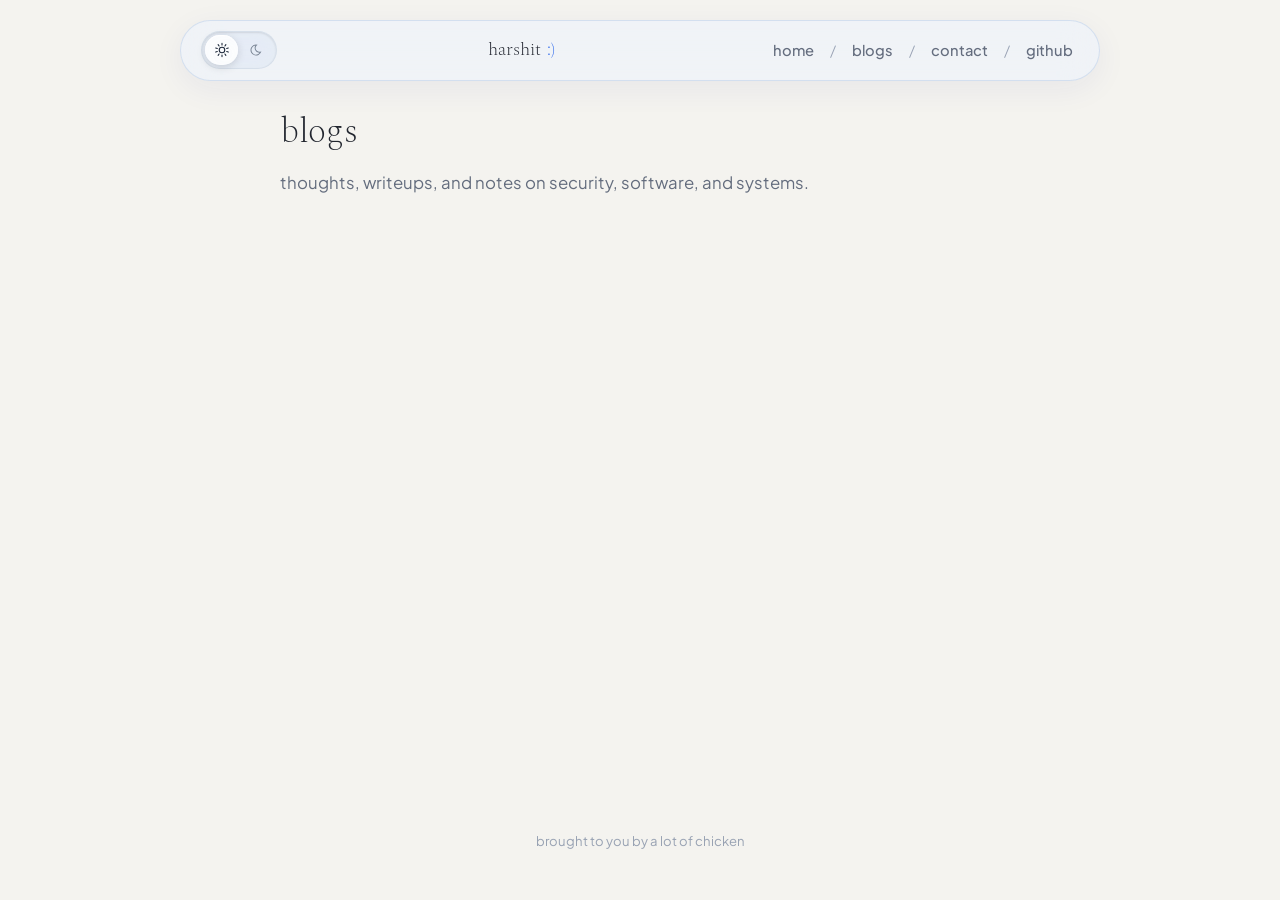
==== commit 1718963d: "Update site title and logo font to Spectral 200 ExtraLight" ====
--- a/blogs/index.html
+++ b/blogs/index.html
@@ -6,7 +6,10 @@
   <meta name="viewport" content="width=device-width, initial-scale=1.0">
   <title>blogs — harshit</title>
   <meta name="description" content="blog posts, cybersecurity notes, and technical writeups by harshit.">
-  <link rel="stylesheet" href="../assets/css/style.css">
+  <link rel="preconnect" href="https://fonts.googleapis.com">
+  <link rel="preconnect" href="https://fonts.gstatic.com" crossorigin>
+  <link href="https://fonts.googleapis.com/css2?family=Spectral:ital,wght@0,200;0,300;0,400;0,500;0,600;0,700;0,800;1,200;1,300;1,400;1,500;1,600;1,700;1,800&display=swap" rel="stylesheet">
+  <link rel="stylesheet" href="../assets/css/style.css?v=2">
 </head>
 
 <body>
@@ -39,7 +42,7 @@
       </fieldset>
 
       <!-- Logo -->
-      <a href="../index.html" class="logo">harshit<span class="logo-dot">:></span></a>
+      <a href="../index.html" class="logo">harshit<span class="logo-dot">:)</span></a>
 
       <!-- Desktop Nav Items -->
       <nav class="desktop-nav">
@@ -50,7 +53,7 @@
           <li class="nav-item"><span class="nav-separator">/</span></li>
           <li class="nav-item"><a href="../contact/index.html" class="nav-link">contact</a></li>
           <li class="nav-item"><span class="nav-separator">/</span></li>
-          <li class="nav-item"><a href="https://github.com/hershhitt" target="_blank" rel="noopener noreferrer"
+          <li class="nav-item"><a href="https://github.com/harshyeet" target="_blank" rel="noopener noreferrer"
               class="nav-link">github</a></li>
         </ul>
       </nav>
@@ -68,7 +71,7 @@
           <li class="mobile-nav-item"><a href="../index.html" class="nav-link">home</a></li>
           <li class="mobile-nav-item"><a href="index.html" class="nav-link active">blogs</a></li>
           <li class="mobile-nav-item"><a href="../contact/index.html" class="nav-link">contact</a></li>
-          <li class="mobile-nav-item"><a href="https://github.com/hershhitt" target="_blank" rel="noopener noreferrer"
+          <li class="mobile-nav-item"><a href="https://github.com/harshyeet" target="_blank" rel="noopener noreferrer"
               class="nav-link">github</a></li>
         </ul>
       </div>
@@ -134,4 +137,4 @@
   </script>
 </body>
 
-</html>+</html>
--- a/assets/css/style.css
+++ b/assets/css/style.css
@@ -2,11 +2,12 @@
    MINIMALIST CYBERSEC / DEV AESTHETIC - LIQUID GLASS STYLESHEET
    ========================================================================== */
 
-@import url('https://fonts.googleapis.com/css2?family=Plus+Jakarta+Sans:wght@400;500;600;700&family=Source+Serif+4:ital,opsz,wght@0,8..60,400;0,8..60,600;0,8..60,700;1,8..60,400&family=JetBrains+Mono:wght@400;500&display=swap');
+@import url('https://fonts.googleapis.com/css2?family=Spectral:ital,wght@0,200;0,300;0,400;0,500;0,600;0,700;0,800;1,200;1,300;1,400;1,500;1,600;1,700;1,800&family=Plus+Jakarta+Sans:wght@400;500;600;700&family=Source+Serif+4:ital,opsz,wght@0,8..60,400;0,8..60,600;0,8..60,700;1,8..60,400&family=JetBrains+Mono:wght@400;500&display=swap');
 
 :root {
   /* Common typography */
-  --font-serif: 'Source Serif 4', Georgia, serif;
+  --font-title: 'Spectral', 'Source Serif 4', Georgia, serif;
+  --font-serif: 'Spectral', 'Source Serif 4', Georgia, serif;
   --font-sans: 'Plus Jakarta Sans', -apple-system, BlinkMacSystemFont, 'Segoe UI', Roboto, sans-serif;
   --font-mono: 'JetBrains Mono', monospace;
 
@@ -106,8 +107,8 @@
 
 /* Headings use transitional serif */
 h1, h2, h3, h4, h5, h6 {
-  font-family: var(--font-serif);
-  font-weight: 600;
+  font-family: var(--font-title);
+  font-weight: 200;
   color: var(--text-main);
   line-height: 1.3;
   margin-bottom: 0.75em;
@@ -180,8 +181,8 @@
 }
 
 .logo {
-  font-family: var(--font-serif);
-  font-weight: 700;
+  font-family: var(--font-title);
+  font-weight: 200;
   font-size: 1.15rem;
   color: var(--text-main);
   text-decoration: none;
@@ -424,8 +425,9 @@
 }
 
 .bio-title {
+  font-family: var(--font-title);
   font-size: 2.2rem;
-  font-weight: 700;
+  font-weight: 200;
   margin-bottom: 0.4em;
   color: var(--text-main);
 }
@@ -477,8 +479,9 @@
 }
 
 .card-title {
+  font-family: var(--font-title);
   font-size: 1.2rem;
-  font-weight: 600;
+  font-weight: 200;
   margin-bottom: 1.2rem;
   display: flex;
   align-items: center;
@@ -505,10 +508,10 @@
 }
 
 .post-mini-item a {
-  font-family: var(--font-serif);
+  font-family: var(--font-title);
   font-size: 1.05rem;
   color: var(--text-main);
-  font-weight: 600;
+  font-weight: 200;
   border-bottom: none;
 }
 
@@ -535,8 +538,9 @@
 }
 
 .page-title {
+  font-family: var(--font-title);
   font-size: 2.2rem;
-  font-weight: 700;
+  font-weight: 200;
   margin-bottom: 0.4em;
 }
 
@@ -577,7 +581,9 @@
 }
 
 .blog-card-title {
+  font-family: var(--font-title);
   font-size: 1.4rem;
+  font-weight: 200;
   margin-bottom: 0.6rem;
 }
 
@@ -604,7 +610,9 @@
 }
 
 .article h1 {
+  font-family: var(--font-title);
   font-size: 2.4rem;
+  font-weight: 200;
   margin-bottom: 0.3em;
 }
 
